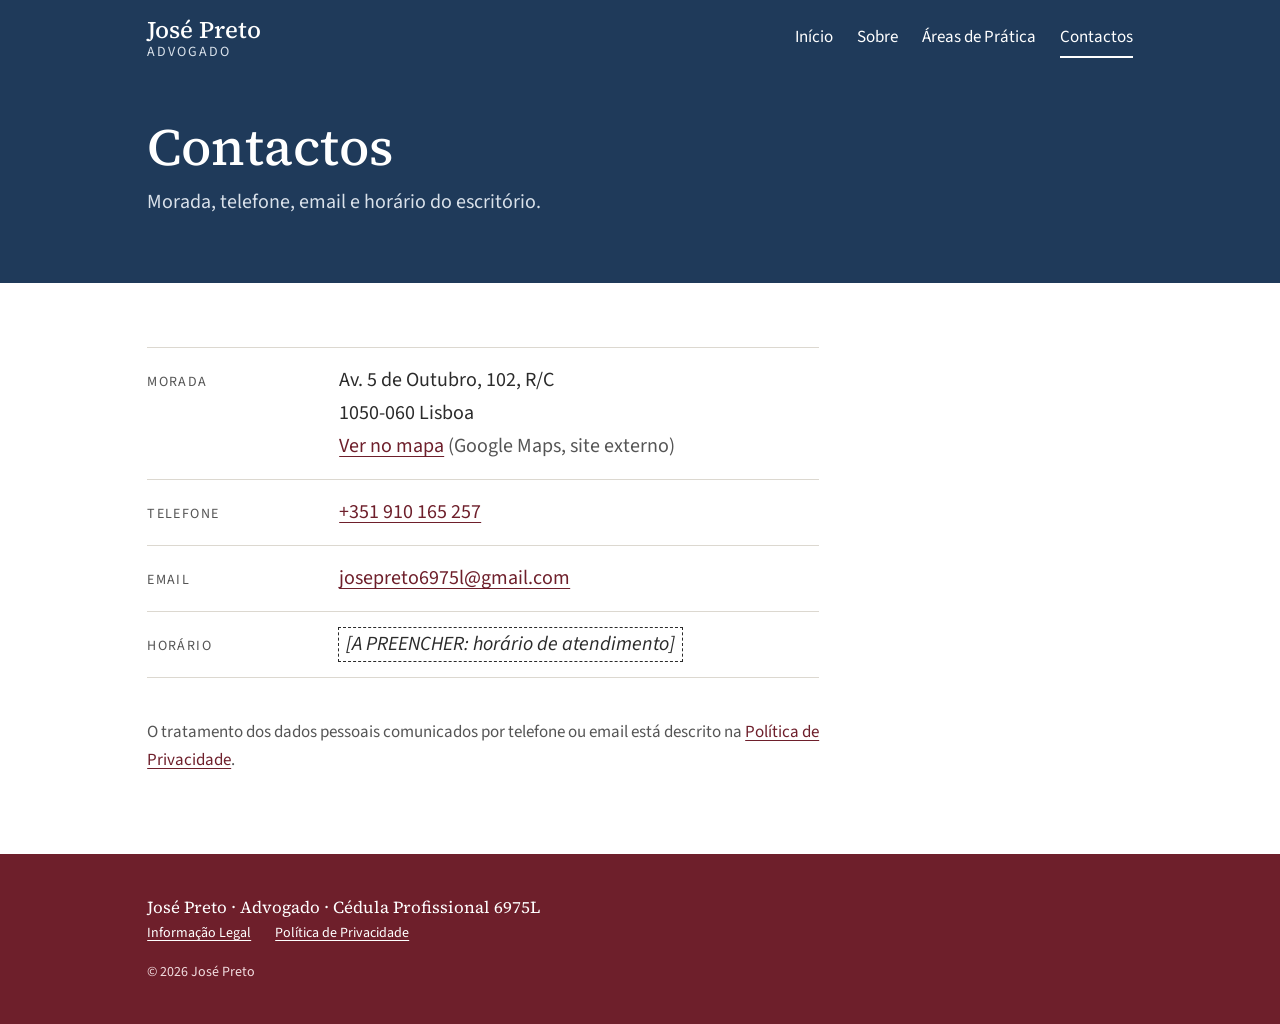
==== contactos.html @ 63c227d4 "Primeira versão do site de José Preto, Advogado Seis páginas públicas (Início, Sobre, Áreas de Práti" ====
<!doctype html>
<html lang="pt-PT">
<head>
  <meta charset="utf-8">
  <meta name="viewport" content="width=device-width, initial-scale=1">
  <title>Contactos · José Preto, Advogado</title>
  <meta name="description" content="Morada, telefone, email e horário do escritório de José Preto, Advogado, na Av. 5 de Outubro, 102, R/C, 1050-060 Lisboa.">
  <link rel="canonical" href="https://josepreto.pt/contactos.html">
  <!-- Línguas: quando existirem as versões /en/, /fr/ e /es/, acrescentar aqui
       uma linha <link rel="alternate" hreflang="..."> por cada versão (ver CLAUDE.md). -->
  <link rel="alternate" hreflang="pt-PT" href="https://josepreto.pt/contactos.html">
  <meta name="referrer" content="strict-origin-when-cross-origin">
  <meta name="theme-color" content="#1f3a5a">

  <meta property="og:type" content="website">
  <meta property="og:locale" content="pt_PT">
  <meta property="og:site_name" content="José Preto · Advogado">
  <meta property="og:title" content="Contactos · José Preto, Advogado">
  <meta property="og:description" content="Morada, telefone, email e horário do escritório de José Preto, Advogado, na Av. 5 de Outubro, 102, R/C, 1050-060 Lisboa.">
  <meta property="og:url" content="https://josepreto.pt/contactos.html">
  <meta property="og:image" content="https://josepreto.pt/assets/img/partilha.png">
  <meta property="og:image:width" content="1200">
  <meta property="og:image:height" content="630">
  <meta property="og:image:alt" content="José Preto, Advogado">
  <meta name="twitter:card" content="summary_large_image">

  <link rel="icon" href="assets/img/favicon.svg" type="image/svg+xml">
  <link rel="icon" href="assets/img/favicon-32.png" sizes="32x32" type="image/png">
  <link rel="apple-touch-icon" href="assets/img/apple-touch-icon.png">
  <link rel="stylesheet" href="assets/css/tokens.css">
  <link rel="stylesheet" href="assets/css/estilo.css">
  <script src="assets/js/principal.js"></script>
</head>
<body>
  <a class="saltar" href="#conteudo">Saltar para o conteúdo</a>
  <header class="cabecalho zona-azul">
    <div class="contentor">
      <a class="marca" href="index.html">
        <span class="marca__nome">José Preto</span>
        <span class="marca__profissao">Advogado</span>
      </a>
      <button class="botao-menu" type="button" aria-expanded="false" aria-controls="menu-principal">Menu</button>
      <nav class="navegacao" id="menu-principal" aria-label="Principal">
        <ul>
          <li><a href="index.html">Início</a></li>
          <li><a href="sobre.html">Sobre</a></li>
          <li><a href="areas-de-pratica.html">Áreas de Prática</a></li>
          <!-- Secção escondida até ter conteúdo. Para a mostrar, apague esta linha e a linha
             "fim" abaixo (ver README).
          <li><a href="publicacoes/index.html">Publicações e Intervenções</a></li>
          fim -->
          <li><a href="contactos.html" aria-current="page">Contactos</a></li>
        </ul>
      </nav>
    </div>
  </header>

  <main id="conteudo">
  <div class="titulo-pagina zona-azul">
    <div class="contentor">
      <h1>Contactos</h1>
      <p>Morada, telefone, email e horário do escritório.</p>
    </div>
  </div>

    <div class="seccao">
      <div class="contentor texto">
        <dl class="dados">
          <div>
            <dt>Morada</dt>
            <dd>
              <address>Av. 5 de Outubro, 102, R/C<br>1050-060 Lisboa</address>
              <a href="https://www.google.com/maps/search/?api=1&amp;query=Av.%205%20de%20Outubro%2C%20102%2C%201050-060%20Lisboa">Ver no mapa</a> <span class="secundario">(Google Maps, site externo)</span>
            </dd>
          </div>
          <div>
            <dt>Telefone</dt>
            <dd><a href="tel:+351910165257">+351 910 165 257</a></dd>
          </div>
          <div>
            <dt>Email</dt>
            <dd><a href="mailto:josepreto6975l@gmail.com">josepreto6975l@gmail.com</a></dd>
          </div>
          <div>
            <dt>Horário</dt>
            <dd><span class="por-preencher">[A PREENCHER: horário de atendimento]</span></dd>
          </div>
        </dl>

        <p class="secundario">O tratamento dos dados pessoais comunicados por telefone ou email está descrito na <a href="privacidade.html">Política de Privacidade</a>.</p>
      </div>
    </div>
  </main>

  <footer class="rodape zona-bordeaux">
    <div class="contentor">
      <p class="rodape__identificacao">José Preto · Advogado · Cédula Profissional 6975L</p>
      <ul>
        <li><a href="informacao-legal.html">Informação Legal</a></li>
        <li><a href="privacidade.html">Política de Privacidade</a></li>
      </ul>
      <p class="secundario">© <span data-ano>2026</span> José Preto</p>
    </div>
  </footer>
</body>
</html>
---- assets/css/tokens.css ----
/* ═══════════════════════════════════════════════════════════════════
 * JOSÉ PRETO · ADVOGADO — VALORES DE DESIGN
 *
 * Este ficheiro é a única fonte das cores, fontes, tamanhos e
 * espaçamentos do site. Nenhum outro ficheiro contém um código de cor.
 * Mude um valor na PARTE 1 e o site inteiro muda em conformidade.
 *
 * PARTE 1 — os valores. É esta parte que se edita.
 * PARTE 2 — ligações internas. Não deve ser necessário mexer.
 * ═══════════════════════════════════════════════════════════════════ */

/* ───────────────────────────────────────────────────────────────────
 * PARTE 1 — OS VALORES
 * ─────────────────────────────────────────────────────────────────── */
:root {
  /* ---------- Paleta: branco, azul e bordeaux (um terço cada) -------
   * Contrastes medidos (mínimo exigido WCAG AA para texto: 4,5:1).
   * O azul e o bordeaux NÃO contrastam entre si (1,05:1): nunca pôr
   * texto azul sobre bordeaux nem o contrário. Separá-los sempre com
   * branco.
   */
  --cor-branco: #ffffff;
  --cor-perola: #f7f6f3; /* fundo alternativo discreto                 */
  --cor-azul: #1f3a5a; /* cabeçalho, títulos — 11,6:1 sobre branco   */
  --cor-bordeaux: #6e1f2b; /* rodapé, links, filetes — 11,1:1 s/ branco */
  --cor-grafite: #2b2b2b; /* texto corrido — 14,2:1 sobre branco        */
  --cor-cinza: #555555; /* texto secundário — 7,5:1 s/ branco         */
  --cor-linha: #dcd8d0; /* linhas finas (decorativas, não é texto)    */

  /* Texto sobre fundos escuros */
  --cor-sobre-azul: #ffffff; /* 11,6:1 */
  --cor-sobre-azul-suave: #d9e1ea; /* 8,8:1  */
  --cor-sobre-bordeaux: #ffffff; /* 11,1:1 */
  --cor-sobre-bordeaux-suave: #f1dcdf; /* 8,5:1  */

  /* ---------- Tipografia ------------------------------------------ */
  --fonte-titulos: "Source Serif 4", Georgia, "Times New Roman", serif;
  --fonte-texto: "Source Sans 3", "Segoe UI", Roboto, Arial, sans-serif;

  --texto-pequeno: 0.875rem;
  --texto-base: 1.0625rem;
  --texto-grande: 1.25rem;
  --titulo-3: 1.3rem;
  --titulo-2: clamp(1.5rem, 1.2rem + 1.2vw, 2rem);
  --titulo-1: clamp(2rem, 1.4rem + 2.6vw, 3.25rem);

  --altura-linha: 1.65;

  /* ---------- Espaçamento e medidas ------------------------------- */
  --espaco-1: 0.5rem;
  --espaco-2: 1rem;
  --espaco-3: 1.5rem;
  --espaco-4: 2.5rem;
  --espaco-5: 4rem;
  --espaco-6: 6rem;

  --largura-maxima: 68rem; /* largura máxima da página           */
  --largura-texto: 42rem; /* linhas de texto confortáveis        */
  --margem-lateral: 1rem; /* margem mínima no telemóvel          */
}

/* ───────────────────────────────────────────────────────────────────
 * PARTE 2 — FONTES LOCAIS (não usar serviços externos: RGPD)
 * Licença SIL Open Font License 1.1 — ver assets/fonts/LICENCA-*.txt
 * ─────────────────────────────────────────────────────────────────── */
@font-face {
  font-family: "Source Serif 4";
  font-style: normal;
  font-display: swap;
  font-weight: 200 900;
  src: url(../fonts/source-serif-4-latin-wght-normal.woff2) format("woff2");
  unicode-range: U+0000-00FF, U+0131, U+0152-0153, U+02BB-02BC, U+02C6, U+02DA, U+02DC, U+0304, U+0308, U+0329, U+2000-206F, U+20AC, U+2122, U+2191, U+2193, U+2212, U+2215, U+FEFF, U+FFFD;
}
@font-face {
  font-family: "Source Serif 4";
  font-style: normal;
  font-display: swap;
  font-weight: 200 900;
  src: url(../fonts/source-serif-4-latin-ext-wght-normal.woff2) format("woff2");
  unicode-range: U+0100-02BA, U+02BD-02C5, U+02C7-02CC, U+02CE-02D7, U+02DD-02FF, U+0304, U+0308, U+0329, U+1D00-1DBF, U+1E00-1E9F, U+1EF2-1EFF, U+2020, U+20A0-20AB, U+20AD-20C0, U+2113, U+2C60-2C7F, U+A720-A7FF;
}
@font-face {
  font-family: "Source Sans 3";
  font-style: normal;
  font-display: swap;
  font-weight: 200 900;
  src: url(../fonts/source-sans-3-latin-wght-normal.woff2) format("woff2");
  unicode-range: U+0000-00FF, U+0131, U+0152-0153, U+02BB-02BC, U+02C6, U+02DA, U+02DC, U+0304, U+0308, U+0329, U+2000-206F, U+20AC, U+2122, U+2191, U+2193, U+2212, U+2215, U+FEFF, U+FFFD;
}
@font-face {
  font-family: "Source Sans 3";
  font-style: normal;
  font-display: swap;
  font-weight: 200 900;
  src: url(../fonts/source-sans-3-latin-ext-wght-normal.woff2) format("woff2");
  unicode-range: U+0100-02BA, U+02BD-02C5, U+02C7-02CC, U+02CE-02D7, U+02DD-02FF, U+0304, U+0308, U+0329, U+1D00-1DBF, U+1E00-1E9F, U+1EF2-1EFF, U+2020, U+20A0-20AB, U+20AD-20C0, U+2113, U+2C60-2C7F, U+A720-A7FF;
}
@font-face {
  font-family: "Source Sans 3";
  font-style: italic;
  font-display: swap;
  font-weight: 200 900;
  src: url(../fonts/source-sans-3-latin-wght-italic.woff2) format("woff2");
  unicode-range: U+0000-00FF, U+0131, U+0152-0153, U+02BB-02BC, U+02C6, U+02DA, U+02DC, U+0304, U+0308, U+0329, U+2000-206F, U+20AC, U+2122, U+2191, U+2193, U+2212, U+2215, U+FEFF, U+FFFD;
}
@font-face {
  font-family: "Source Sans 3";
  font-style: italic;
  font-display: swap;
  font-weight: 200 900;
  src: url(../fonts/source-sans-3-latin-ext-wght-italic.woff2) format("woff2");
  unicode-range: U+0100-02BA, U+02BD-02C5, U+02C7-02CC, U+02CE-02D7, U+02DD-02FF, U+0304, U+0308, U+0329, U+1D00-1DBF, U+1E00-1E9F, U+1EF2-1EFF, U+2020, U+20A0-20AB, U+20AD-20C0, U+2113, U+2C60-2C7F, U+A720-A7FF;
}
---- assets/css/estilo.css ----
/* ═══════════════════════════════════════════════════════════════════
 * JOSÉ PRETO · ADVOGADO — ESTILOS
 *
 * Todas as cores, fontes e medidas vêm de tokens.css. Para mudar o
 * aspeto do site, edite tokens.css, não este ficheiro.
 *
 * Distribuição das três cores (branco / azul / bordeaux):
 *   azul     → cabeçalho e faixa de título (topo da página)
 *   branco   → conteúdo
 *   bordeaux → faixa de informação e rodapé (fundo da página)
 * ═══════════════════════════════════════════════════════════════════ */

/* ---------- Base ------------------------------------------------- */
*,
*::before,
*::after {
  box-sizing: border-box;
}

html {
  -webkit-text-size-adjust: 100%;
  text-size-adjust: 100%;
}

body {
  margin: 0;
  background: var(--cor-branco);
  color: var(--cor-grafite);
  font-family: var(--fonte-texto);
  font-size: var(--texto-base);
  line-height: var(--altura-linha);
  --cor-foco: var(--cor-bordeaux);
}

h1,
h2,
h3 {
  font-family: var(--fonte-titulos);
  font-weight: 500;
  line-height: 1.2;
  color: var(--cor-azul);
  margin: 0 0 var(--espaco-2);
}

h1 {
  font-size: var(--titulo-1);
}
h2 {
  font-size: var(--titulo-2);
}
h3 {
  font-size: var(--titulo-3);
  font-weight: 600;
}

p,
ul,
ol,
dl {
  margin: 0 0 var(--espaco-2);
}

a {
  color: var(--cor-bordeaux);
  text-decoration-thickness: 1px;
  text-underline-offset: 0.2em;
}
a:hover {
  text-decoration-thickness: 2px;
}

:focus-visible {
  outline: 3px solid var(--cor-foco);
  outline-offset: 3px;
}

img {
  max-width: 100%;
  height: auto;
}

.visualmente-oculto {
  position: absolute !important;
  width: 1px;
  height: 1px;
  padding: 0;
  margin: -1px;
  overflow: hidden;
  clip: rect(0 0 0 0);
  white-space: nowrap;
  border: 0;
}

/* Ligação "Saltar para o conteúdo" (teclado) */
.saltar {
  position: absolute;
  left: var(--espaco-2);
  top: -10rem;
  z-index: 10;
  padding: var(--espaco-1) var(--espaco-2);
  background: var(--cor-branco);
  color: var(--cor-azul);
  font-weight: 600;
}
.saltar:focus {
  top: var(--espaco-2);
}

.contentor {
  width: 100%;
  max-width: var(--largura-maxima);
  margin: 0 auto;
  padding: 0 max(var(--margem-lateral), 4vw);
}

.texto > * {
  max-width: var(--largura-texto);
}

address {
  font-style: normal;
}

/* ---------- Zonas de cor ----------------------------------------- */
.zona-azul {
  background: var(--cor-azul);
  color: var(--cor-sobre-azul);
  --cor-foco: var(--cor-branco);
}
.zona-bordeaux {
  background: var(--cor-bordeaux);
  color: var(--cor-sobre-bordeaux);
  --cor-foco: var(--cor-branco);
}
.zona-azul h1,
.zona-azul h2,
.zona-azul h3,
.zona-bordeaux h1,
.zona-bordeaux h2,
.zona-bordeaux h3,
.zona-azul a,
.zona-bordeaux a {
  color: inherit;
}

/* ---------- Cabeçalho -------------------------------------------- */
.cabecalho {
  padding: var(--espaco-2) 0;
}

.cabecalho .contentor {
  display: flex;
  flex-wrap: wrap;
  align-items: center;
  justify-content: space-between;
  gap: var(--espaco-2);
}

.marca {
  display: inline-flex;
  flex-direction: column;
  text-decoration: none;
  line-height: 1.15;
}
.marca__nome {
  font-family: var(--fonte-titulos);
  font-size: 1.5rem;
  font-weight: 500;
}
.marca__profissao {
  font-size: var(--texto-pequeno);
  letter-spacing: 0.14em;
  text-transform: uppercase;
  color: var(--cor-sobre-azul-suave);
}

.botao-menu {
  display: none;
  font: inherit;
  font-size: var(--texto-pequeno);
  letter-spacing: 0.1em;
  text-transform: uppercase;
  color: var(--cor-sobre-azul);
  background: transparent;
  border: 1px solid var(--cor-sobre-azul-suave);
  padding: 0.5rem 0.9rem;
  cursor: pointer;
}

.navegacao ul {
  list-style: none;
  margin: 0;
  padding: 0;
  display: flex;
  flex-wrap: wrap;
  gap: var(--espaco-1) var(--espaco-3);
}
.navegacao a {
  display: inline-block;
  padding: 0.35rem 0;
  text-decoration: none;
  border-bottom: 1px solid transparent;
}
.navegacao a:hover {
  border-bottom-color: var(--cor-sobre-azul-suave);
}
.navegacao a[aria-current="page"] {
  border-bottom: 2px solid var(--cor-sobre-azul);
}

/* Telemóvel: o menu abre e fecha com o botão (só quando há JavaScript;
 * sem JavaScript as ligações ficam sempre visíveis). */
@media (max-width: 47.99rem) {
  .js .botao-menu {
    display: inline-block;
  }
  .js .navegacao {
    display: none;
    flex-basis: 100%;
  }
  .js .navegacao.aberta {
    display: block;
  }
  .navegacao ul {
    flex-direction: column;
    gap: 0;
    padding-top: var(--espaco-1);
  }
  .navegacao li + li {
    border-top: 1px solid rgba(255, 255, 255, 0.18);
  }
  .navegacao a {
    display: block;
    padding: 0.8rem 0;
  }
}

/* ---------- Faixa de título (azul) ------------------------------- */
.titulo-pagina {
  padding: var(--espaco-4) 0 var(--espaco-5);
}
.titulo-pagina h1 {
  margin-bottom: var(--espaco-1);
}
.titulo-pagina p {
  color: var(--cor-sobre-azul-suave);
  font-size: var(--texto-grande);
  max-width: var(--largura-texto);
  margin: 0;
}

/* Página inicial */
.abertura {
  padding: var(--espaco-5) 0 var(--espaco-6);
}
.abertura h1 {
  font-size: clamp(2.5rem, 1.6rem + 4vw, 4.5rem);
  margin-bottom: var(--espaco-1);
}
.abertura__profissao {
  font-size: var(--texto-grande);
  letter-spacing: 0.18em;
  text-transform: uppercase;
  margin: 0 0 var(--espaco-4);
}
.abertura__frase {
  max-width: var(--largura-texto);
  font-size: var(--texto-grande);
  color: var(--cor-sobre-azul-suave);
  border-left: 3px solid var(--cor-sobre-azul-suave);
  padding-left: var(--espaco-2);
  margin: 0;
}

/* ---------- Conteúdo (branco) ------------------------------------ */
.seccao {
  padding: var(--espaco-5) 0;
}
.seccao + .seccao {
  border-top: 1px solid var(--cor-linha);
}
.seccao--perola {
  background: var(--cor-perola);
}

.filete::after {
  content: "";
  display: block;
  width: 3rem;
  height: 2px;
  margin-top: var(--espaco-2);
  background: var(--cor-bordeaux);
}

/* Blocos de texto dentro de uma página */
.texto > section + section {
  margin-top: var(--espaco-5);
}
.texto > .area + .area {
  margin-top: 0;
}
.texto > p.secundario:last-child {
  margin-top: var(--espaco-4);
}

.secundario {
  color: var(--cor-cinza);
}

/* Lista das áreas de prática (resumo) */
.grelha-areas {
  list-style: none;
  padding: 0;
  margin: var(--espaco-3) 0;
  display: grid;
  gap: var(--espaco-2);
  grid-template-columns: 1fr;
}
@media (min-width: 36rem) {
  .grelha-areas {
    grid-template-columns: repeat(2, 1fr);
  }
}
@media (min-width: 60rem) {
  .grelha-areas {
    grid-template-columns: repeat(3, 1fr);
  }
}
.grelha-areas li {
  border-top: 2px solid var(--cor-bordeaux);
  padding: var(--espaco-2) 0 0;
}
.grelha-areas h3 {
  margin-bottom: var(--espaco-1);
}
.grelha-areas p {
  color: var(--cor-cinza);
  margin: 0;
}

/* Áreas de prática (página própria) */
.area {
  padding: var(--espaco-4) 0;
  border-top: 1px solid var(--cor-linha);
  scroll-margin-top: var(--espaco-2);
}
.area:first-child {
  border-top: 0;
  padding-top: 0;
}
.indice {
  list-style: none;
  padding: 0;
  margin: 0 0 var(--espaco-4);
  display: flex;
  flex-wrap: wrap;
  gap: var(--espaco-1) var(--espaco-3);
}

/* Sobre */
.sobre {
  display: grid;
  gap: var(--espaco-4);
  grid-template-columns: 1fr;
  align-items: start;
}
@media (min-width: 48rem) {
  .sobre {
    grid-template-columns: 15rem 1fr;
  }
}
.retrato {
  width: 100%;
  max-width: 15rem;
  aspect-ratio: 4 / 5;
  object-fit: cover;
  display: block;
}
.retrato--vazio {
  display: flex;
  align-items: center;
  justify-content: center;
  background: var(--cor-perola);
  border: 1px solid var(--cor-linha);
  font-family: var(--fonte-titulos);
  font-size: 3rem;
  color: var(--cor-linha);
  letter-spacing: 0.08em;
}
.lista-simples {
  padding-left: 1.2rem;
}
.lista-simples li {
  margin-bottom: var(--espaco-1);
}
.lista-simples li::marker {
  color: var(--cor-bordeaux);
}

/* Listas de dados (contactos, informação legal) */
.dados {
  display: grid;
  grid-template-columns: 1fr;
  gap: 0;
  margin: 0;
}
.dados div {
  padding: var(--espaco-2) 0;
  border-bottom: 1px solid var(--cor-linha);
}
.dados div:first-child {
  border-top: 1px solid var(--cor-linha);
}
.dados dt {
  font-size: var(--texto-pequeno);
  letter-spacing: 0.1em;
  text-transform: uppercase;
  color: var(--cor-cinza);
}
.dados dd {
  margin: 0.2rem 0 0;
  font-size: var(--texto-grande);
}
@media (min-width: 40rem) {
  .dados div {
    display: grid;
    grid-template-columns: 11rem 1fr;
    gap: var(--espaco-2);
    align-items: baseline;
  }
  .dados dd {
    margin: 0;
  }
}

/* Publicações e intervenções */
.grelha-seccoes {
  list-style: none;
  padding: 0;
  margin: var(--espaco-3) 0 0;
  display: grid;
  gap: var(--espaco-3);
  grid-template-columns: 1fr;
}
@media (min-width: 40rem) {
  .grelha-seccoes {
    grid-template-columns: repeat(2, 1fr);
  }
}
.grelha-seccoes li {
  border-top: 2px solid var(--cor-bordeaux);
  padding-top: var(--espaco-2);
}

.entradas {
  list-style: none;
  padding: 0;
  margin: 0;
}
.entrada {
  padding: var(--espaco-3) 0;
  border-bottom: 1px solid var(--cor-linha);
}
.entrada:first-child {
  border-top: 1px solid var(--cor-linha);
}
.entrada__data {
  display: block;
  font-size: var(--texto-pequeno);
  color: var(--cor-cinza);
  letter-spacing: 0.06em;
}
.entrada h3 {
  margin: 0.3rem 0 0.4rem;
}
.entrada p {
  margin: 0;
  color: var(--cor-cinza);
}

/* Informação em falta — muito visível de propósito, para não passar
 * despercebida antes da publicação. */
.por-preencher {
  display: inline-block;
  padding: 0 0.35em;
  outline: 1px dashed currentColor;
  font-style: italic;
}

/* ---------- Faixa de informação e rodapé (bordeaux) -------------- */
.faixa-info {
  padding: var(--espaco-5) 0;
}
.faixa-info h2 {
  margin-bottom: var(--espaco-3);
}
.faixa-info address {
  font-style: normal;
  font-size: var(--texto-grande);
  line-height: 1.6;
}
.faixa-info .secundario,
.rodape .secundario {
  color: var(--cor-sobre-bordeaux-suave);
}

.rodape {
  padding: var(--espaco-4) 0;
  font-size: var(--texto-pequeno);
}
/* Quando o rodapé vem logo a seguir a uma faixa bordeaux, formam um
 * só bloco. */
.rodape--continua {
  padding-top: 0;
}
.rodape__identificacao {
  font-family: var(--fonte-titulos);
  font-size: 1.05rem;
  margin-bottom: var(--espaco-2);
}
.rodape ul {
  list-style: none;
  padding: 0;
  margin: 0 0 var(--espaco-2);
  display: flex;
  flex-wrap: wrap;
  gap: var(--espaco-1) var(--espaco-3);
}
.rodape p {
  margin: 0;
}

/* ---------- Impressão -------------------------------------------- */
@media print {
  .botao-menu,
  .navegacao,
  .saltar {
    display: none !important;
  }
  .zona-azul,
  .zona-bordeaux {
    background: none;
    color: #000;
  }
  a {
    color: #000;
  }
}
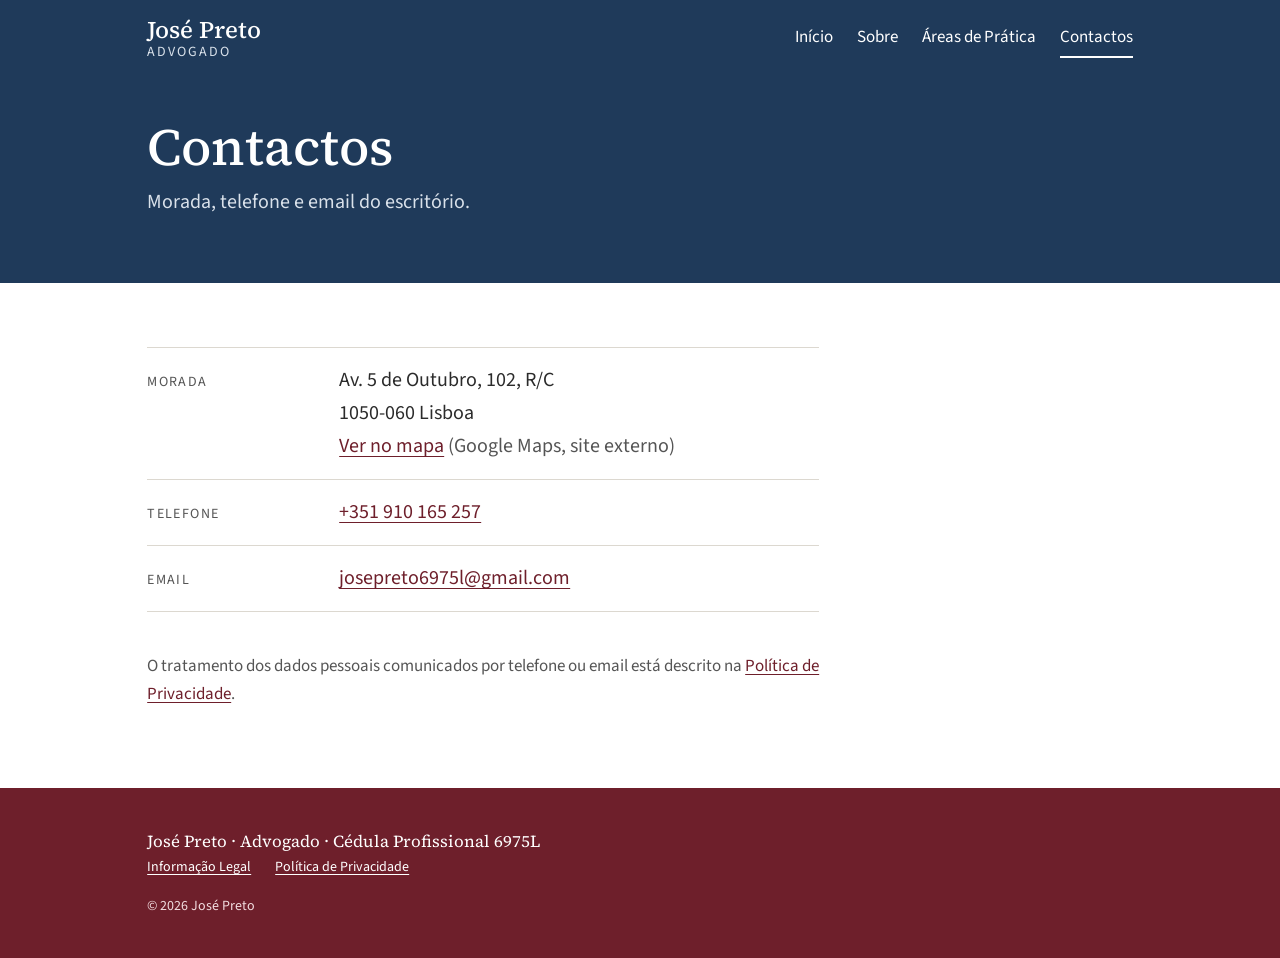
==== commit 6063635f: "Retirar horário e neutralizar descrição de Direito Penal - Contactos: horário retirado por decisão d" ====
--- a/contactos.html
+++ b/contactos.html
@@ -4,7 +4,7 @@
   <meta charset="utf-8">
   <meta name="viewport" content="width=device-width, initial-scale=1">
   <title>Contactos · José Preto, Advogado</title>
-  <meta name="description" content="Morada, telefone, email e horário do escritório de José Preto, Advogado, na Av. 5 de Outubro, 102, R/C, 1050-060 Lisboa.">
+  <meta name="description" content="Morada, telefone e email do escritório de José Preto, Advogado, na Av. 5 de Outubro, 102, R/C, 1050-060 Lisboa.">
   <link rel="canonical" href="https://josepreto.pt/contactos.html">
   <!-- Línguas: quando existirem as versões /en/, /fr/ e /es/, acrescentar aqui
        uma linha <link rel="alternate" hreflang="..."> por cada versão (ver CLAUDE.md). -->
@@ -16,7 +16,7 @@
   <meta property="og:locale" content="pt_PT">
   <meta property="og:site_name" content="José Preto · Advogado">
   <meta property="og:title" content="Contactos · José Preto, Advogado">
-  <meta property="og:description" content="Morada, telefone, email e horário do escritório de José Preto, Advogado, na Av. 5 de Outubro, 102, R/C, 1050-060 Lisboa.">
+  <meta property="og:description" content="Morada, telefone e email do escritório de José Preto, Advogado, na Av. 5 de Outubro, 102, R/C, 1050-060 Lisboa.">
   <meta property="og:url" content="https://josepreto.pt/contactos.html">
   <meta property="og:image" content="https://josepreto.pt/assets/img/partilha.png">
   <meta property="og:image:width" content="1200">
@@ -59,7 +59,7 @@
   <div class="titulo-pagina zona-azul">
     <div class="contentor">
       <h1>Contactos</h1>
-      <p>Morada, telefone, email e horário do escritório.</p>
+      <p>Morada, telefone e email do escritório.</p>
     </div>
   </div>
 
@@ -81,10 +81,6 @@
             <dt>Email</dt>
             <dd><a href="mailto:josepreto6975l@gmail.com">josepreto6975l@gmail.com</a></dd>
           </div>
-          <div>
-            <dt>Horário</dt>
-            <dd><span class="por-preencher">[A PREENCHER: horário de atendimento]</span></dd>
-          </div>
         </dl>
 
         <p class="secundario">O tratamento dos dados pessoais comunicados por telefone ou email está descrito na <a href="privacidade.html">Política de Privacidade</a>.</p>
